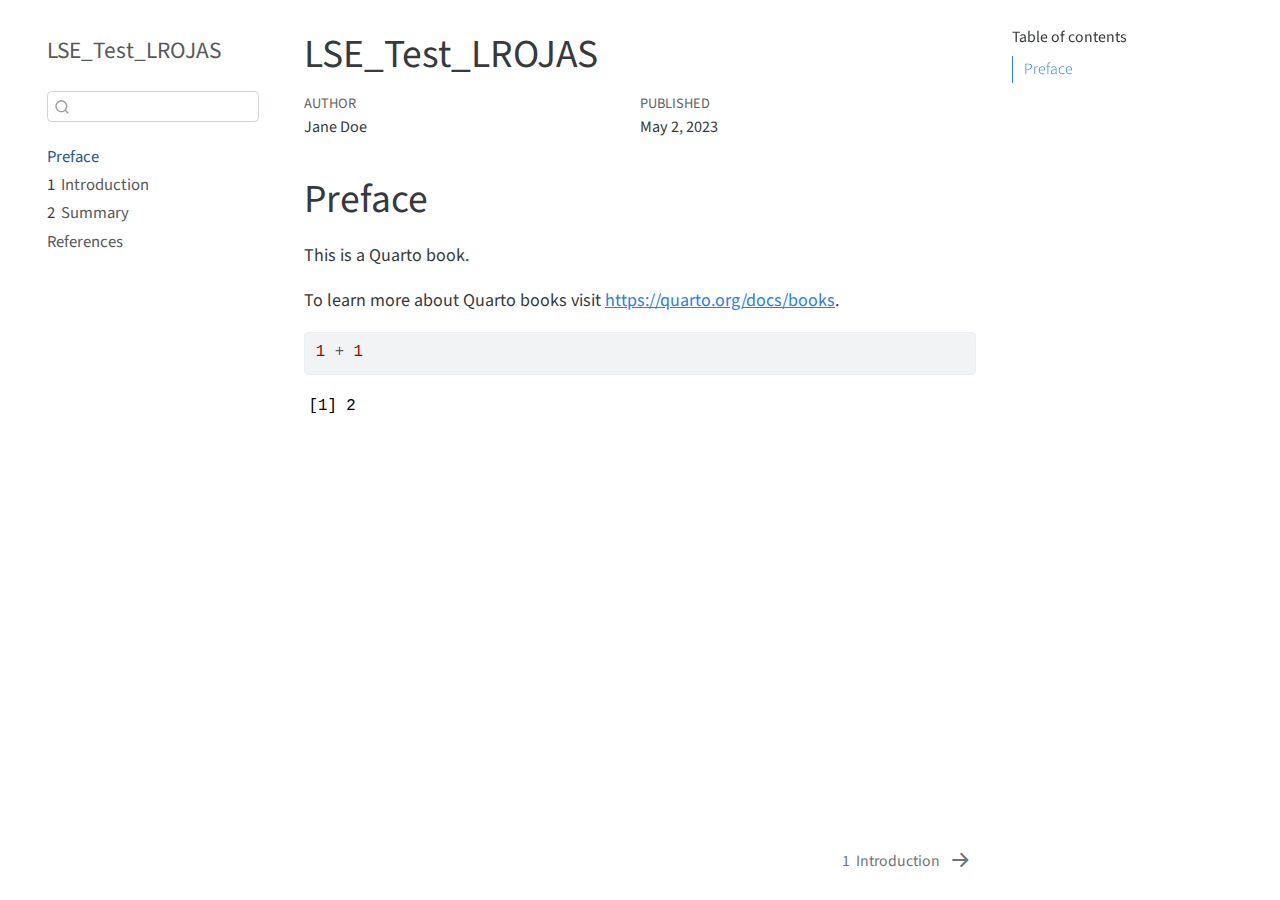
==== _book/index.html @ a31bb6d9 "Init" ====
<!DOCTYPE html>
<html xmlns="http://www.w3.org/1999/xhtml" lang="en" xml:lang="en"><head>

<meta charset="utf-8">
<meta name="generator" content="quarto-1.2.335">

<meta name="viewport" content="width=device-width, initial-scale=1.0, user-scalable=yes">

<meta name="author" content="Jane Doe">
<meta name="dcterms.date" content="2023-05-02">

<title>LSE_Test_LROJAS</title>
<style>
code{white-space: pre-wrap;}
span.smallcaps{font-variant: small-caps;}
div.columns{display: flex; gap: min(4vw, 1.5em);}
div.column{flex: auto; overflow-x: auto;}
div.hanging-indent{margin-left: 1.5em; text-indent: -1.5em;}
ul.task-list{list-style: none;}
ul.task-list li input[type="checkbox"] {
  width: 0.8em;
  margin: 0 0.8em 0.2em -1.6em;
  vertical-align: middle;
}
pre > code.sourceCode { white-space: pre; position: relative; }
pre > code.sourceCode > span { display: inline-block; line-height: 1.25; }
pre > code.sourceCode > span:empty { height: 1.2em; }
.sourceCode { overflow: visible; }
code.sourceCode > span { color: inherit; text-decoration: inherit; }
div.sourceCode { margin: 1em 0; }
pre.sourceCode { margin: 0; }
@media screen {
div.sourceCode { overflow: auto; }
}
@media print {
pre > code.sourceCode { white-space: pre-wrap; }
pre > code.sourceCode > span { text-indent: -5em; padding-left: 5em; }
}
pre.numberSource code
  { counter-reset: source-line 0; }
pre.numberSource code > span
  { position: relative; left: -4em; counter-increment: source-line; }
pre.numberSource code > span > a:first-child::before
  { content: counter(source-line);
    position: relative; left: -1em; text-align: right; vertical-align: baseline;
    border: none; display: inline-block;
    -webkit-touch-callout: none; -webkit-user-select: none;
    -khtml-user-select: none; -moz-user-select: none;
    -ms-user-select: none; user-select: none;
    padding: 0 4px; width: 4em;
    color: #aaaaaa;
  }
pre.numberSource { margin-left: 3em; border-left: 1px solid #aaaaaa;  padding-left: 4px; }
div.sourceCode
  {   }
@media screen {
pre > code.sourceCode > span > a:first-child::before { text-decoration: underline; }
}
code span.al { color: #ff0000; font-weight: bold; } /* Alert */
code span.an { color: #60a0b0; font-weight: bold; font-style: italic; } /* Annotation */
code span.at { color: #7d9029; } /* Attribute */
code span.bn { color: #40a070; } /* BaseN */
code span.bu { color: #008000; } /* BuiltIn */
code span.cf { color: #007020; font-weight: bold; } /* ControlFlow */
code span.ch { color: #4070a0; } /* Char */
code span.cn { color: #880000; } /* Constant */
code span.co { color: #60a0b0; font-style: italic; } /* Comment */
code span.cv { color: #60a0b0; font-weight: bold; font-style: italic; } /* CommentVar */
code span.do { color: #ba2121; font-style: italic; } /* Documentation */
code span.dt { color: #902000; } /* DataType */
code span.dv { color: #40a070; } /* DecVal */
code span.er { color: #ff0000; font-weight: bold; } /* Error */
code span.ex { } /* Extension */
code span.fl { color: #40a070; } /* Float */
code span.fu { color: #06287e; } /* Function */
code span.im { color: #008000; font-weight: bold; } /* Import */
code span.in { color: #60a0b0; font-weight: bold; font-style: italic; } /* Information */
code span.kw { color: #007020; font-weight: bold; } /* Keyword */
code span.op { color: #666666; } /* Operator */
code span.ot { color: #007020; } /* Other */
code span.pp { color: #bc7a00; } /* Preprocessor */
code span.sc { color: #4070a0; } /* SpecialChar */
code span.ss { color: #bb6688; } /* SpecialString */
code span.st { color: #4070a0; } /* String */
code span.va { color: #19177c; } /* Variable */
code span.vs { color: #4070a0; } /* VerbatimString */
code span.wa { color: #60a0b0; font-weight: bold; font-style: italic; } /* Warning */
</style>


<script src="site_libs/quarto-nav/quarto-nav.js"></script>
<script src="site_libs/quarto-nav/headroom.min.js"></script>
<script src="site_libs/clipboard/clipboard.min.js"></script>
<script src="site_libs/quarto-search/autocomplete.umd.js"></script>
<script src="site_libs/quarto-search/fuse.min.js"></script>
<script src="site_libs/quarto-search/quarto-search.js"></script>
<meta name="quarto:offset" content="./">
<link href="./intro.html" rel="next">
<script src="site_libs/quarto-html/quarto.js"></script>
<script src="site_libs/quarto-html/popper.min.js"></script>
<script src="site_libs/quarto-html/tippy.umd.min.js"></script>
<script src="site_libs/quarto-html/anchor.min.js"></script>
<link href="site_libs/quarto-html/tippy.css" rel="stylesheet">
<link href="site_libs/quarto-html/quarto-syntax-highlighting.css" rel="stylesheet" id="quarto-text-highlighting-styles">
<script src="site_libs/bootstrap/bootstrap.min.js"></script>
<link href="site_libs/bootstrap/bootstrap-icons.css" rel="stylesheet">
<link href="site_libs/bootstrap/bootstrap.min.css" rel="stylesheet" id="quarto-bootstrap" data-mode="light">
<script id="quarto-search-options" type="application/json">{
  "location": "sidebar",
  "copy-button": false,
  "collapse-after": 3,
  "panel-placement": "start",
  "type": "textbox",
  "limit": 20,
  "language": {
    "search-no-results-text": "No results",
    "search-matching-documents-text": "matching documents",
    "search-copy-link-title": "Copy link to search",
    "search-hide-matches-text": "Hide additional matches",
    "search-more-match-text": "more match in this document",
    "search-more-matches-text": "more matches in this document",
    "search-clear-button-title": "Clear",
    "search-detached-cancel-button-title": "Cancel",
    "search-submit-button-title": "Submit"
  }
}</script>


</head>

<body class="nav-sidebar floating">

<div id="quarto-search-results"></div>
  <header id="quarto-header" class="headroom fixed-top">
  <nav class="quarto-secondary-nav" data-bs-toggle="collapse" data-bs-target="#quarto-sidebar" aria-controls="quarto-sidebar" aria-expanded="false" aria-label="Toggle sidebar navigation" onclick="if (window.quartoToggleHeadroom) { window.quartoToggleHeadroom(); }">
    <div class="container-fluid d-flex justify-content-between">
      <h1 class="quarto-secondary-nav-title">LSE_Test_LROJAS</h1>
      <button type="button" class="quarto-btn-toggle btn" aria-label="Show secondary navigation">
        <i class="bi bi-chevron-right"></i>
      </button>
    </div>
  </nav>
</header>
<!-- content -->
<div id="quarto-content" class="quarto-container page-columns page-rows-contents page-layout-article">
<!-- sidebar -->
  <nav id="quarto-sidebar" class="sidebar collapse sidebar-navigation floating overflow-auto">
    <div class="pt-lg-2 mt-2 text-left sidebar-header">
    <div class="sidebar-title mb-0 py-0">
      <a href="./">LSE_Test_LROJAS</a> 
    </div>
      </div>
      <div class="mt-2 flex-shrink-0 align-items-center">
        <div class="sidebar-search">
        <div id="quarto-search" class="" title="Search"></div>
        </div>
      </div>
    <div class="sidebar-menu-container"> 
    <ul class="list-unstyled mt-1">
        <li class="sidebar-item">
  <div class="sidebar-item-container"> 
  <a href="./index.html" class="sidebar-item-text sidebar-link active">Preface</a>
  </div>
</li>
        <li class="sidebar-item">
  <div class="sidebar-item-container"> 
  <a href="./intro.html" class="sidebar-item-text sidebar-link"><span class="chapter-number">1</span>&nbsp; <span class="chapter-title">Introduction</span></a>
  </div>
</li>
        <li class="sidebar-item">
  <div class="sidebar-item-container"> 
  <a href="./summary.html" class="sidebar-item-text sidebar-link"><span class="chapter-number">2</span>&nbsp; <span class="chapter-title">Summary</span></a>
  </div>
</li>
        <li class="sidebar-item">
  <div class="sidebar-item-container"> 
  <a href="./references.html" class="sidebar-item-text sidebar-link">References</a>
  </div>
</li>
    </ul>
    </div>
</nav>
<!-- margin-sidebar -->
    <div id="quarto-margin-sidebar" class="sidebar margin-sidebar">
        <nav id="TOC" role="doc-toc" class="toc-active">
    <h2 id="toc-title">Table of contents</h2>
   
  <ul>
  <li><a href="#preface" id="toc-preface" class="nav-link active" data-scroll-target="#preface">Preface</a></li>
  </ul>
</nav>
    </div>
<!-- main -->
<main class="content" id="quarto-document-content">

<header id="title-block-header" class="quarto-title-block default">
<div class="quarto-title">
<h1 class="title d-none d-lg-block">LSE_Test_LROJAS</h1>
</div>



<div class="quarto-title-meta">

    <div>
    <div class="quarto-title-meta-heading">Author</div>
    <div class="quarto-title-meta-contents">
             <p>Jane Doe </p>
          </div>
  </div>
    
    <div>
    <div class="quarto-title-meta-heading">Published</div>
    <div class="quarto-title-meta-contents">
      <p class="date">May 2, 2023</p>
    </div>
  </div>
  
    
  </div>
  

</header>

<section id="preface" class="level1 unnumbered">
<h1 class="unnumbered">Preface</h1>
<p>This is a Quarto book.</p>
<p>To learn more about Quarto books visit <a href="https://quarto.org/docs/books" class="uri">https://quarto.org/docs/books</a>.</p>
<div class="cell">
<div class="sourceCode cell-code" id="cb1"><pre class="sourceCode r code-with-copy"><code class="sourceCode r"><span id="cb1-1"><a href="#cb1-1" aria-hidden="true" tabindex="-1"></a><span class="dv">1</span> <span class="sc">+</span> <span class="dv">1</span></span></code><button title="Copy to Clipboard" class="code-copy-button"><i class="bi"></i></button></pre></div>
<div class="cell-output cell-output-stdout">
<pre><code>[1] 2</code></pre>
</div>
</div>


</section>

</main> <!-- /main -->
<script id="quarto-html-after-body" type="application/javascript">
window.document.addEventListener("DOMContentLoaded", function (event) {
  const toggleBodyColorMode = (bsSheetEl) => {
    const mode = bsSheetEl.getAttribute("data-mode");
    const bodyEl = window.document.querySelector("body");
    if (mode === "dark") {
      bodyEl.classList.add("quarto-dark");
      bodyEl.classList.remove("quarto-light");
    } else {
      bodyEl.classList.add("quarto-light");
      bodyEl.classList.remove("quarto-dark");
    }
  }
  const toggleBodyColorPrimary = () => {
    const bsSheetEl = window.document.querySelector("link#quarto-bootstrap");
    if (bsSheetEl) {
      toggleBodyColorMode(bsSheetEl);
    }
  }
  toggleBodyColorPrimary();  
  const icon = "";
  const anchorJS = new window.AnchorJS();
  anchorJS.options = {
    placement: 'right',
    icon: icon
  };
  anchorJS.add('.anchored');
  const clipboard = new window.ClipboardJS('.code-copy-button', {
    target: function(trigger) {
      return trigger.previousElementSibling;
    }
  });
  clipboard.on('success', function(e) {
    // button target
    const button = e.trigger;
    // don't keep focus
    button.blur();
    // flash "checked"
    button.classList.add('code-copy-button-checked');
    var currentTitle = button.getAttribute("title");
    button.setAttribute("title", "Copied!");
    let tooltip;
    if (window.bootstrap) {
      button.setAttribute("data-bs-toggle", "tooltip");
      button.setAttribute("data-bs-placement", "left");
      button.setAttribute("data-bs-title", "Copied!");
      tooltip = new bootstrap.Tooltip(button, 
        { trigger: "manual", 
          customClass: "code-copy-button-tooltip",
          offset: [0, -8]});
      tooltip.show();    
    }
    setTimeout(function() {
      if (tooltip) {
        tooltip.hide();
        button.removeAttribute("data-bs-title");
        button.removeAttribute("data-bs-toggle");
        button.removeAttribute("data-bs-placement");
      }
      button.setAttribute("title", currentTitle);
      button.classList.remove('code-copy-button-checked');
    }, 1000);
    // clear code selection
    e.clearSelection();
  });
  function tippyHover(el, contentFn) {
    const config = {
      allowHTML: true,
      content: contentFn,
      maxWidth: 500,
      delay: 100,
      arrow: false,
      appendTo: function(el) {
          return el.parentElement;
      },
      interactive: true,
      interactiveBorder: 10,
      theme: 'quarto',
      placement: 'bottom-start'
    };
    window.tippy(el, config); 
  }
  const noterefs = window.document.querySelectorAll('a[role="doc-noteref"]');
  for (var i=0; i<noterefs.length; i++) {
    const ref = noterefs[i];
    tippyHover(ref, function() {
      // use id or data attribute instead here
      let href = ref.getAttribute('data-footnote-href') || ref.getAttribute('href');
      try { href = new URL(href).hash; } catch {}
      const id = href.replace(/^#\/?/, "");
      const note = window.document.getElementById(id);
      return note.innerHTML;
    });
  }
  const findCites = (el) => {
    const parentEl = el.parentElement;
    if (parentEl) {
      const cites = parentEl.dataset.cites;
      if (cites) {
        return {
          el,
          cites: cites.split(' ')
        };
      } else {
        return findCites(el.parentElement)
      }
    } else {
      return undefined;
    }
  };
  var bibliorefs = window.document.querySelectorAll('a[role="doc-biblioref"]');
  for (var i=0; i<bibliorefs.length; i++) {
    const ref = bibliorefs[i];
    const citeInfo = findCites(ref);
    if (citeInfo) {
      tippyHover(citeInfo.el, function() {
        var popup = window.document.createElement('div');
        citeInfo.cites.forEach(function(cite) {
          var citeDiv = window.document.createElement('div');
          citeDiv.classList.add('hanging-indent');
          citeDiv.classList.add('csl-entry');
          var biblioDiv = window.document.getElementById('ref-' + cite);
          if (biblioDiv) {
            citeDiv.innerHTML = biblioDiv.innerHTML;
          }
          popup.appendChild(citeDiv);
        });
        return popup.innerHTML;
      });
    }
  }
});
</script>
<nav class="page-navigation">
  <div class="nav-page nav-page-previous">
  </div>
  <div class="nav-page nav-page-next">
      <a href="./intro.html" class="pagination-link">
        <span class="nav-page-text"><span class="chapter-number">1</span>&nbsp; <span class="chapter-title">Introduction</span></span> <i class="bi bi-arrow-right-short"></i>
      </a>
  </div>
</nav>
</div> <!-- /content -->



</body></html>
---- _book/site_libs/quarto-html/tippy.css ----
.tippy-box[data-animation=fade][data-state=hidden]{opacity:0}[data-tippy-root]{max-width:calc(100vw - 10px)}.tippy-box{position:relative;background-color:#333;color:#fff;border-radius:4px;font-size:14px;line-height:1.4;white-space:normal;outline:0;transition-property:transform,visibility,opacity}.tippy-box[data-placement^=top]>.tippy-arrow{bottom:0}.tippy-box[data-placement^=top]>.tippy-arrow:before{bottom:-7px;left:0;border-width:8px 8px 0;border-top-color:initial;transform-origin:center top}.tippy-box[data-placement^=bottom]>.tippy-arrow{top:0}.tippy-box[data-placement^=bottom]>.tippy-arrow:before{top:-7px;left:0;border-width:0 8px 8px;border-bottom-color:initial;transform-origin:center bottom}.tippy-box[data-placement^=left]>.tippy-arrow{right:0}.tippy-box[data-placement^=left]>.tippy-arrow:before{border-width:8px 0 8px 8px;border-left-color:initial;right:-7px;transform-origin:center left}.tippy-box[data-placement^=right]>.tippy-arrow{left:0}.tippy-box[data-placement^=right]>.tippy-arrow:before{left:-7px;border-width:8px 8px 8px 0;border-right-color:initial;transform-origin:center right}.tippy-box[data-inertia][data-state=visible]{transition-timing-function:cubic-bezier(.54,1.5,.38,1.11)}.tippy-arrow{width:16px;height:16px;color:#333}.tippy-arrow:before{content:"";position:absolute;border-color:transparent;border-style:solid}.tippy-content{position:relative;padding:5px 9px;z-index:1}
---- _book/site_libs/quarto-html/quarto-syntax-highlighting.css ----
/* quarto syntax highlight colors */
:root {
  --quarto-hl-ot-color: #003B4F;
  --quarto-hl-at-color: #657422;
  --quarto-hl-ss-color: #20794D;
  --quarto-hl-an-color: #5E5E5E;
  --quarto-hl-fu-color: #4758AB;
  --quarto-hl-st-color: #20794D;
  --quarto-hl-cf-color: #003B4F;
  --quarto-hl-op-color: #5E5E5E;
  --quarto-hl-er-color: #AD0000;
  --quarto-hl-bn-color: #AD0000;
  --quarto-hl-al-color: #AD0000;
  --quarto-hl-va-color: #111111;
  --quarto-hl-bu-color: inherit;
  --quarto-hl-ex-color: inherit;
  --quarto-hl-pp-color: #AD0000;
  --quarto-hl-in-color: #5E5E5E;
  --quarto-hl-vs-color: #20794D;
  --quarto-hl-wa-color: #5E5E5E;
  --quarto-hl-do-color: #5E5E5E;
  --quarto-hl-im-color: #00769E;
  --quarto-hl-ch-color: #20794D;
  --quarto-hl-dt-color: #AD0000;
  --quarto-hl-fl-color: #AD0000;
  --quarto-hl-co-color: #5E5E5E;
  --quarto-hl-cv-color: #5E5E5E;
  --quarto-hl-cn-color: #8f5902;
  --quarto-hl-sc-color: #5E5E5E;
  --quarto-hl-dv-color: #AD0000;
  --quarto-hl-kw-color: #003B4F;
}

/* other quarto variables */
:root {
  --quarto-font-monospace: SFMono-Regular, Menlo, Monaco, Consolas, "Liberation Mono", "Courier New", monospace;
}

pre > code.sourceCode > span {
  color: #003B4F;
}

code span {
  color: #003B4F;
}

code.sourceCode > span {
  color: #003B4F;
}

div.sourceCode,
div.sourceCode pre.sourceCode {
  color: #003B4F;
}

code span.ot {
  color: #003B4F;
}

code span.at {
  color: #657422;
}

code span.ss {
  color: #20794D;
}

code span.an {
  color: #5E5E5E;
}

code span.fu {
  color: #4758AB;
}

code span.st {
  color: #20794D;
}

code span.cf {
  color: #003B4F;
}

code span.op {
  color: #5E5E5E;
}

code span.er {
  color: #AD0000;
}

code span.bn {
  color: #AD0000;
}

code span.al {
  color: #AD0000;
}

code span.va {
  color: #111111;
}

code span.pp {
  color: #AD0000;
}

code span.in {
  color: #5E5E5E;
}

code span.vs {
  color: #20794D;
}

code span.wa {
  color: #5E5E5E;
  font-style: italic;
}

code span.do {
  color: #5E5E5E;
  font-style: italic;
}

code span.im {
  color: #00769E;
}

code span.ch {
  color: #20794D;
}

code span.dt {
  color: #AD0000;
}

code span.fl {
  color: #AD0000;
}

code span.co {
  color: #5E5E5E;
}

code span.cv {
  color: #5E5E5E;
  font-style: italic;
}

code span.cn {
  color: #8f5902;
}

code span.sc {
  color: #5E5E5E;
}

code span.dv {
  color: #AD0000;
}

code span.kw {
  color: #003B4F;
}

.prevent-inlining {
  content: "</";
}

/*# sourceMappingURL=debc5d5d77c3f9108843748ff7464032.css.map */
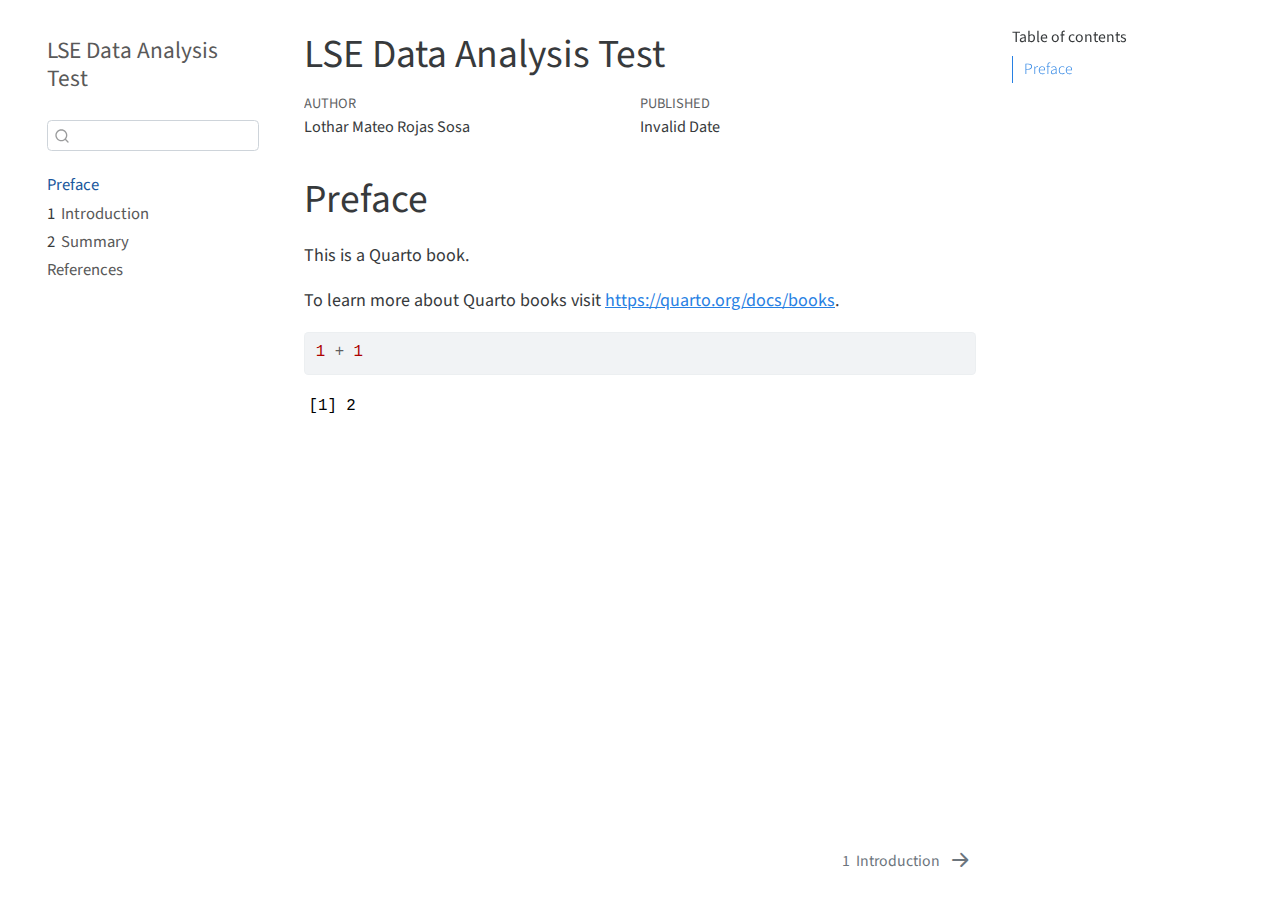
==== commit c5d61c5d: "Commit 1" ====
--- a/_book/index.html
+++ b/_book/index.html
@@ -6,10 +6,9 @@
 
 <meta name="viewport" content="width=device-width, initial-scale=1.0, user-scalable=yes">
 
-<meta name="author" content="Jane Doe">
-<meta name="dcterms.date" content="2023-05-02">
-
-<title>LSE_Test_LROJAS</title>
+<meta name="author" content="Lothar Mateo Rojas Sosa">
+
+<title>LSE Data Analysis Test</title>
 <style>
 code{white-space: pre-wrap;}
 span.smallcaps{font-variant: small-caps;}
@@ -134,7 +133,7 @@
   <header id="quarto-header" class="headroom fixed-top">
   <nav class="quarto-secondary-nav" data-bs-toggle="collapse" data-bs-target="#quarto-sidebar" aria-controls="quarto-sidebar" aria-expanded="false" aria-label="Toggle sidebar navigation" onclick="if (window.quartoToggleHeadroom) { window.quartoToggleHeadroom(); }">
     <div class="container-fluid d-flex justify-content-between">
-      <h1 class="quarto-secondary-nav-title">LSE_Test_LROJAS</h1>
+      <h1 class="quarto-secondary-nav-title">LSE Data Analysis Test</h1>
       <button type="button" class="quarto-btn-toggle btn" aria-label="Show secondary navigation">
         <i class="bi bi-chevron-right"></i>
       </button>
@@ -147,7 +146,7 @@
   <nav id="quarto-sidebar" class="sidebar collapse sidebar-navigation floating overflow-auto">
     <div class="pt-lg-2 mt-2 text-left sidebar-header">
     <div class="sidebar-title mb-0 py-0">
-      <a href="./">LSE_Test_LROJAS</a> 
+      <a href="./">LSE Data Analysis Test</a> 
     </div>
       </div>
       <div class="mt-2 flex-shrink-0 align-items-center">
@@ -195,7 +194,7 @@
 
 <header id="title-block-header" class="quarto-title-block default">
 <div class="quarto-title">
-<h1 class="title d-none d-lg-block">LSE_Test_LROJAS</h1>
+<h1 class="title d-none d-lg-block">LSE Data Analysis Test</h1>
 </div>
 
 
@@ -205,14 +204,14 @@
     <div>
     <div class="quarto-title-meta-heading">Author</div>
     <div class="quarto-title-meta-contents">
-             <p>Jane Doe </p>
+             <p>Lothar Mateo Rojas Sosa </p>
           </div>
   </div>
     
     <div>
     <div class="quarto-title-meta-heading">Published</div>
     <div class="quarto-title-meta-contents">
-      <p class="date">May 2, 2023</p>
+      <p class="date">Invalid Date</p>
     </div>
   </div>
   
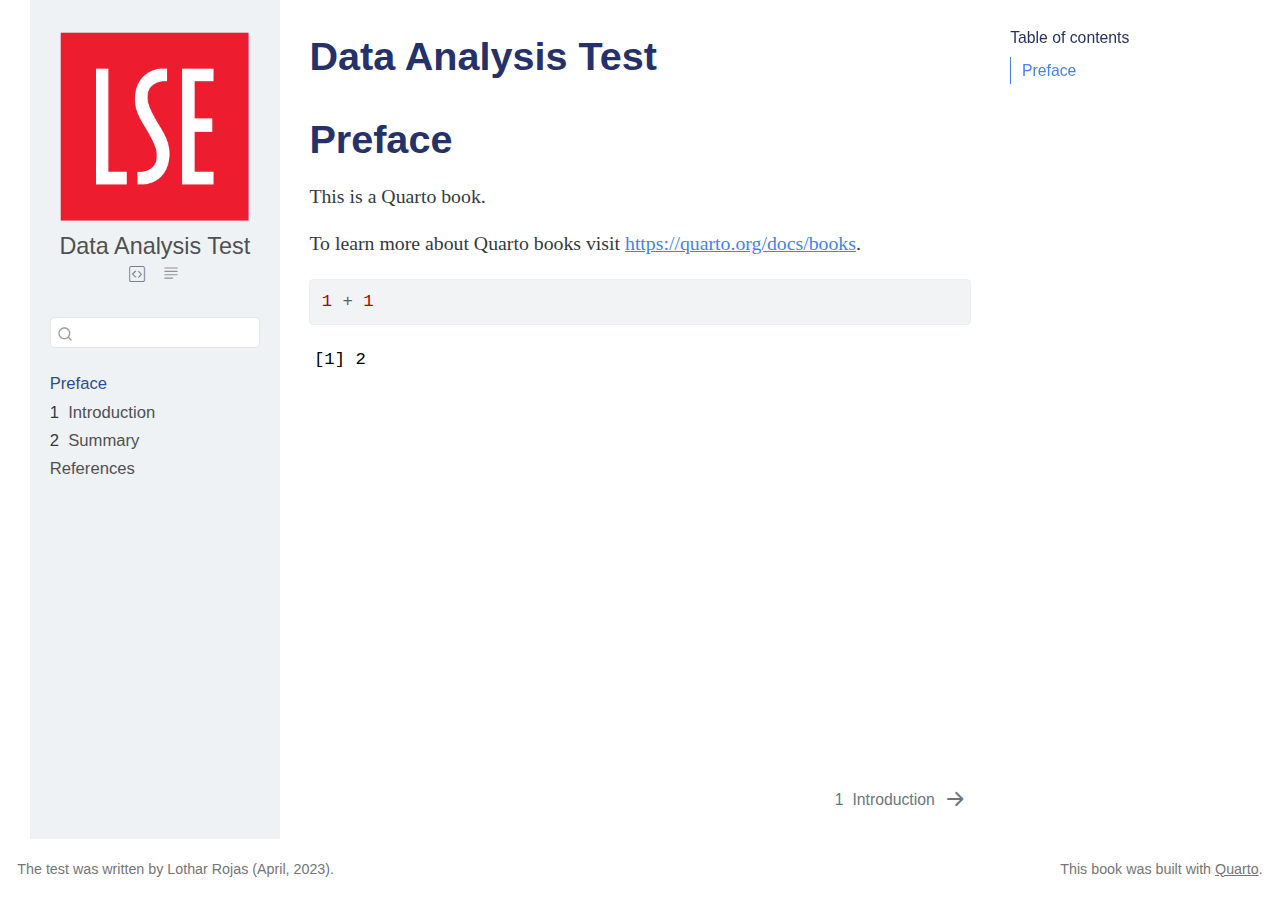
==== commit a83f6954: "Style" ====
--- a/_book/index.html
+++ b/_book/index.html
@@ -6,9 +6,8 @@
 
 <meta name="viewport" content="width=device-width, initial-scale=1.0, user-scalable=yes">
 
-<meta name="author" content="Lothar Mateo Rojas Sosa">
-
-<title>LSE Data Analysis Test</title>
+
+<title>Data Analysis Test</title>
 <style>
 code{white-space: pre-wrap;}
 span.smallcaps{font-variant: small-caps;}
@@ -88,7 +87,6 @@
 
 
 <script src="site_libs/quarto-nav/quarto-nav.js"></script>
-<script src="site_libs/quarto-nav/headroom.min.js"></script>
 <script src="site_libs/clipboard/clipboard.min.js"></script>
 <script src="site_libs/quarto-search/autocomplete.umd.js"></script>
 <script src="site_libs/quarto-search/fuse.min.js"></script>
@@ -133,7 +131,7 @@
   <header id="quarto-header" class="headroom fixed-top">
   <nav class="quarto-secondary-nav" data-bs-toggle="collapse" data-bs-target="#quarto-sidebar" aria-controls="quarto-sidebar" aria-expanded="false" aria-label="Toggle sidebar navigation" onclick="if (window.quartoToggleHeadroom) { window.quartoToggleHeadroom(); }">
     <div class="container-fluid d-flex justify-content-between">
-      <h1 class="quarto-secondary-nav-title">LSE Data Analysis Test</h1>
+      <h1 class="quarto-secondary-nav-title">Data Analysis Test</h1>
       <button type="button" class="quarto-btn-toggle btn" aria-label="Show secondary navigation">
         <i class="bi bi-chevron-right"></i>
       </button>
@@ -144,9 +142,20 @@
 <div id="quarto-content" class="quarto-container page-columns page-rows-contents page-layout-article">
 <!-- sidebar -->
   <nav id="quarto-sidebar" class="sidebar collapse sidebar-navigation floating overflow-auto">
-    <div class="pt-lg-2 mt-2 text-left sidebar-header">
+    <div class="pt-lg-2 mt-2 text-center sidebar-header sidebar-header-stacked">
+      <a href="./index.html" class="sidebar-logo-link">
+      <img src="./images/logo.png" alt="" class="sidebar-logo py-0 d-lg-inline d-none">
+      </a>
     <div class="sidebar-title mb-0 py-0">
-      <a href="./">LSE Data Analysis Test</a> 
+      <a href="./">Data Analysis Test</a> 
+        <div class="sidebar-tools-main">
+    <a href="https://github.com/crispydoggo/LSE_RA_LRojas" title="Source Code" class="sidebar-tool px-1"><i class="bi bi-code-square"></i></a>
+  <a href="" class="quarto-reader-toggle sidebar-tool" onclick="window.quartoToggleReader(); return false;" title="Toggle reader mode">
+  <div class="quarto-reader-toggle-btn">
+  <i class="bi"></i>
+  </div>
+</a>
+</div>
     </div>
       </div>
       <div class="mt-2 flex-shrink-0 align-items-center">
@@ -194,26 +203,14 @@
 
 <header id="title-block-header" class="quarto-title-block default">
 <div class="quarto-title">
-<h1 class="title d-none d-lg-block">LSE Data Analysis Test</h1>
+<h1 class="title d-none d-lg-block">Data Analysis Test</h1>
 </div>
 
 
 
 <div class="quarto-title-meta">
 
-    <div>
-    <div class="quarto-title-meta-heading">Author</div>
-    <div class="quarto-title-meta-contents">
-             <p>Lothar Mateo Rojas Sosa </p>
-          </div>
-  </div>
     
-    <div>
-    <div class="quarto-title-meta-heading">Published</div>
-    <div class="quarto-title-meta-contents">
-      <p class="date">Invalid Date</p>
-    </div>
-  </div>
   
     
   </div>
@@ -379,6 +376,12 @@
   </div>
 </nav>
 </div> <!-- /content -->
+<footer class="footer">
+  <div class="nav-footer">
+    <div class="nav-footer-left">The test was written by Lothar Rojas (April, 2023).</div>   
+    <div class="nav-footer-right">This book was built with <a href="https://quarto.org/">Quarto</a>.</div>
+  </div>
+</footer>
 
 
 
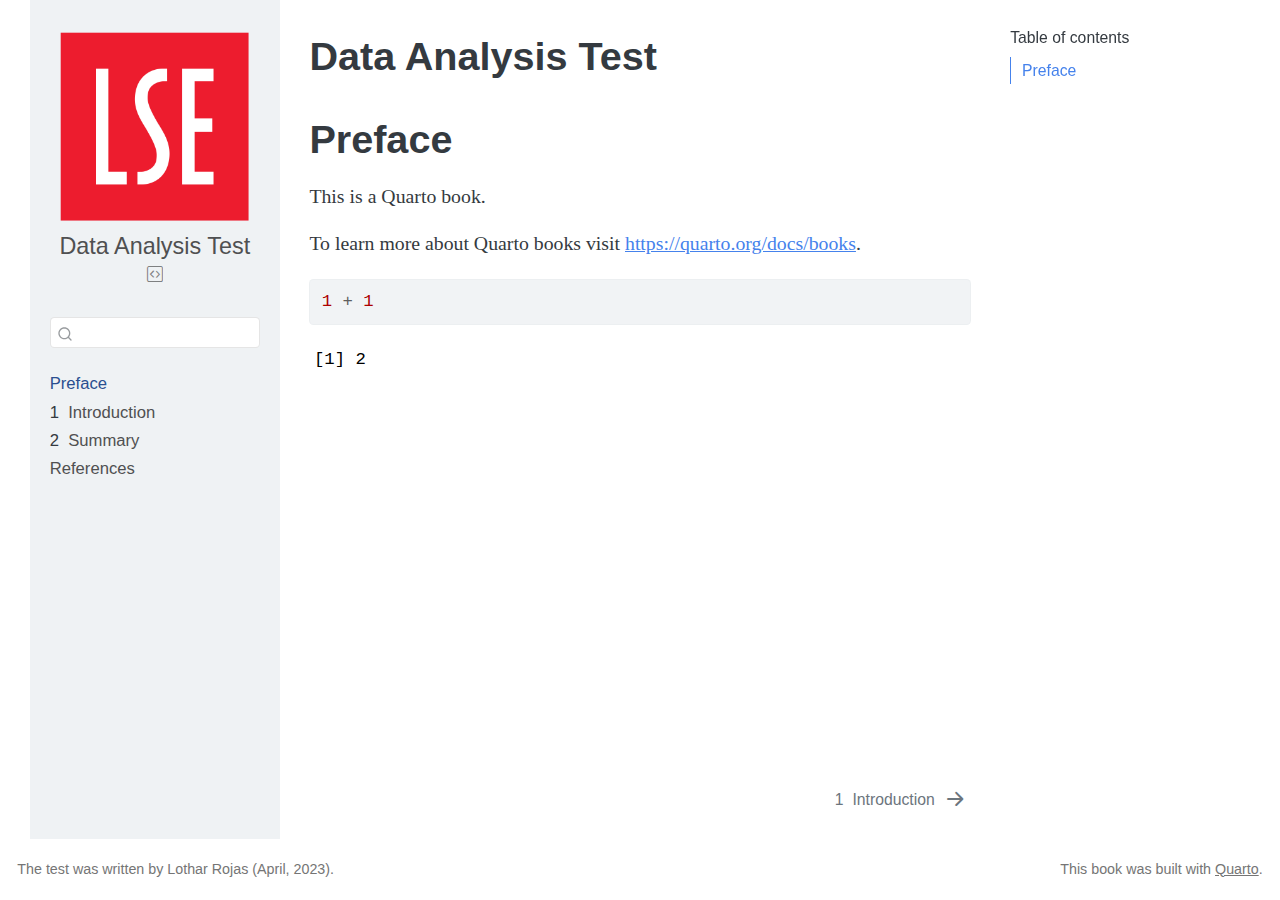
==== commit 44e8a639: "Sidebar fix" ====
--- a/_book/index.html
+++ b/_book/index.html
@@ -87,6 +87,7 @@
 
 
 <script src="site_libs/quarto-nav/quarto-nav.js"></script>
+<script src="site_libs/quarto-nav/headroom.min.js"></script>
 <script src="site_libs/clipboard/clipboard.min.js"></script>
 <script src="site_libs/quarto-search/autocomplete.umd.js"></script>
 <script src="site_libs/quarto-search/fuse.min.js"></script>
@@ -150,11 +151,6 @@
       <a href="./">Data Analysis Test</a> 
         <div class="sidebar-tools-main">
     <a href="https://github.com/crispydoggo/LSE_RA_LRojas" title="Source Code" class="sidebar-tool px-1"><i class="bi bi-code-square"></i></a>
-  <a href="" class="quarto-reader-toggle sidebar-tool" onclick="window.quartoToggleReader(); return false;" title="Toggle reader mode">
-  <div class="quarto-reader-toggle-btn">
-  <i class="bi"></i>
-  </div>
-</a>
 </div>
     </div>
       </div>
